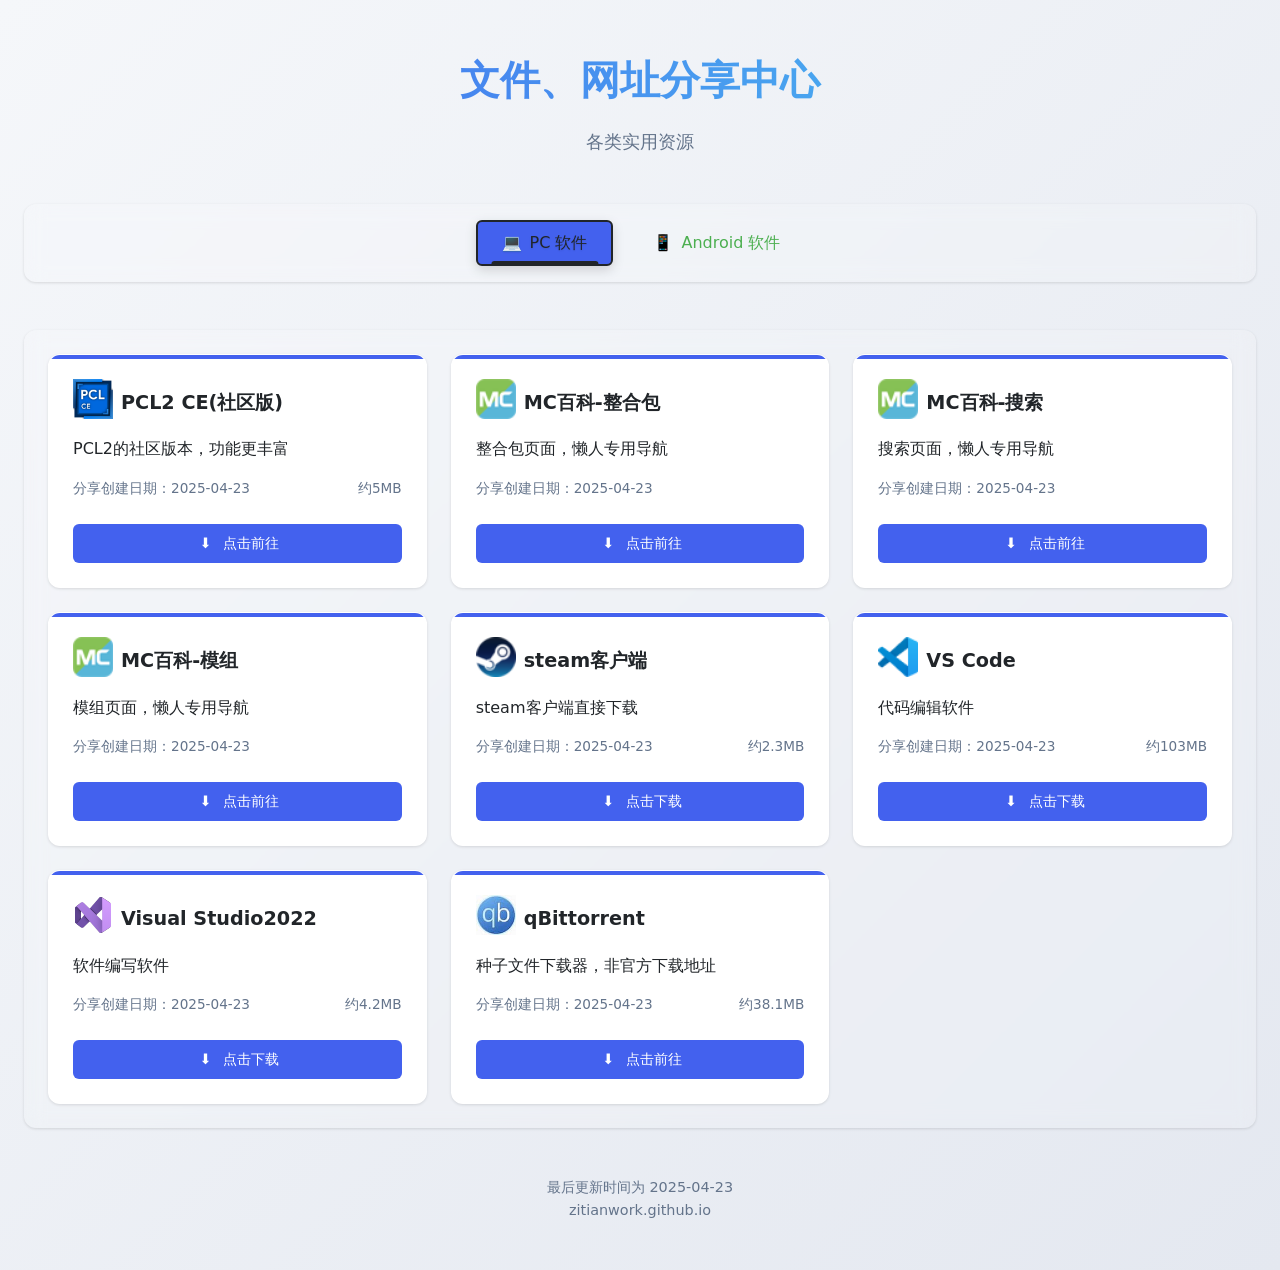
==== file.html @ 819330b6 "1.0" ====
<!DOCTYPE html>
<html lang="zh-CN">
<head>
    <meta charset="UTF-8">
    <meta name="viewport" content="width=device-width, initial-scale=1.0">
    <title>文件、网址分享中心</title>
    <style>
        :root {
            --primary: #4361ee;
            --secondary: #3f37c9;
            --accent: #4cc9f0;
            --light: #f8f9fa;
            --dark: #212529;
            --success: #4caf50;
            --warning: #ff9800;
            --danger: #f44336;
            --glass: rgba(255, 255, 255, 0.15);
            --shadow-sm: 0 1px 3px rgba(0, 0, 0, 0.12);
            --shadow-md: 0 4px 6px rgba(0, 0, 0, 0.1);
            --shadow-lg: 0 10px 15px rgba(0, 0, 0, 0.1);
            --transition: all 0.3s cubic-bezier(0.25, 0.8, 0.25, 1);
            --border-radius: 12px;
            --spacing-xs: 0.5rem;
            --spacing-sm: 1rem;
            --spacing-md: 1.5rem;
            --spacing-lg: 2rem;
            --spacing-xl: 3rem;
        }

        @font-face {
            font-family: 'Inter';
            src: local('Inter'), url('https://fonts.googleapis.com/css2?family=Inter:wght@300;400;500;600;700&display=swap');
        }

        * {
            margin: 0;
            padding: 0;
            box-sizing: border-box;
        }

        body {
            font-family: 'Inter', system-ui, -apple-system, sans-serif;
            background: linear-gradient(135deg, #f5f7fa 0%, #e4e8f0 100%);
            color: var(--dark);
            line-height: 1.6;
            min-height: 100vh;
            padding: var(--spacing-xl) 0;
        }

        .container {
            max-width: 1280px;
            margin: 0 auto;
            padding: 0 var(--spacing-md);
        }

        header {
            text-align: center;
            margin-bottom: var(--spacing-xl);
            opacity: 0;
            transform: translateY(20px);
            animation: fadeInUp 0.6s 0.2s forwards;
        }

        h1 {
            font-size: 2.5rem;
            font-weight: 700;
            margin-bottom: var(--spacing-sm);
            background: linear-gradient(90deg, var(--primary), var(--accent));
            -webkit-background-clip: text;
            background-clip: text;
            color: transparent;
        }

        .subtitle {
            font-size: 1.1rem;
            color: #64748b;
            max-width: 600px;
            margin: 0 auto;
        }

        .platform-nav {
            display: flex;
            justify-content: center;
            gap: var(--spacing-sm);
            margin-bottom: var(--spacing-xl);
            position: sticky;
            top: var(--spacing-md);
            z-index: 100;
            backdrop-filter: blur(10px);
            background: var(--glass);
            padding: var(--spacing-sm);
            border-radius: var(--border-radius);
            box-shadow: var(--shadow-sm);
        }

        .platform-tab {
            padding: var(--spacing-xs) var(--spacing-md);
            border-radius: calc(var(--border-radius) / 2);
            cursor: pointer;
            transition: var(--transition);
            font-weight: 500;
            display: flex;
            align-items: center;
            gap: var(--spacing-xs);
            position: relative;
            overflow: hidden;
        }

        .platform-tab::before {
            content: '';
            position: absolute;
            bottom: 0;
            left: 50%;
            transform: translateX(-50%);
            width: 0;
            height: 3px;
            background: currentColor;
            transition: var(--transition);
            border-radius: 3px 3px 0 0;
        }

        .platform-tab.active {
            color: white;
        }

        .platform-tab.active::before {
            width: 80%;
        }

        .platform-tab.pc-tab {
            color: var(--primary);
        }

        .platform-tab.pc-tab.active {
            background: var(--primary);
        }

        .platform-tab.android-tab {
            color: var(--success);
        }

        .platform-tab.android-tab.active {
            background: var(--success);
        }

        .platform-section {
            display: none;
            grid-template-columns: repeat(auto-fill, minmax(300px, 1fr));
            gap: var(--spacing-md);
            padding: var(--spacing-md);
            border-radius: var(--border-radius);
            background: var(--glass);
            backdrop-filter: blur(10px);
            box-shadow: var(--shadow-sm);
        }

        .platform-section.active {
            display: grid;
            animation: fadeIn 0.5s;
        }

        .file-card {
            background: white;
            border-radius: var(--border-radius);
            padding: var(--spacing-md);
            box-shadow: var(--shadow-sm);
            transition: var(--transition);
            opacity: 0;
            transform: translateY(20px);
            animation: fadeInUp 0.5s forwards;
            position: relative;
            overflow: hidden;
            border: 1px solid rgba(255, 255, 255, 0.2);
        }

        .file-card:hover {
            transform: translateY(-5px);
            box-shadow: var(--shadow-lg);
        }

        .file-card::before {
            content: '';
            position: absolute;
            top: 0;
            left: 0;
            right: 0;
            height: 4px;
            border-radius: var(--border-radius) var(--border-radius) 0 0;
        }

        .pc .file-card::before {
            background: var(--primary);
        }

        .android .file-card::before {
            background: var(--success);
        }

        .file-card h3 {
            font-size: 1.2rem;
            margin-bottom: var(--spacing-xs);
            color: var(--dark);
            display: flex;
            align-items: center;
            gap: var(--spacing-xs);
        }

        .file-meta {
            display: flex;
            justify-content: space-between;
            color: #64748b;
            font-size: 0.85rem;
            margin: var(--spacing-sm) 0;
        }

        .file-actions {
            display: flex;
            gap: var(--spacing-sm);
            margin-top: var(--spacing-md);
        }

        .action-btn {
            flex: 1;
            padding: var(--spacing-xs) var(--spacing-sm);
            text-align: center;
            border-radius: calc(var(--border-radius) / 2);
            text-decoration: none;
            transition: var(--transition);
            font-weight: 500;
            font-size: 0.9rem;
            display: flex;
            align-items: center;
            justify-content: center;
            gap: var(--spacing-xs);
        }

        .pc .action-btn {
            background: var(--primary);
            color: white;
        }

        .android .action-btn {
            background: var(--success);
            color: white;
        }

        .action-btn:hover {
            transform: translateY(-2px);
            box-shadow: var(--shadow-md);
        }

        .action-btn.secondary {
            background: white;
            color: var(--dark);
            border: 1px solid #e2e8f0;
        }

        .action-btn.secondary:hover {
            background: #f8fafc;
        }

        .footer {
            text-align: center;
            margin-top: var(--spacing-xl);
            color: #64748b;
            font-size: 0.9rem;
        }

        @keyframes fadeIn {
            from {
                opacity: 0;
            }
            to {
                opacity: 1;
            }
        }

        @keyframes fadeInUp {
            from {
                opacity: 0;
                transform: translateY(20px);
            }
            to {
                opacity: 1;
                transform: translateY(0);
            }
        }

        /* 响应式设计 */
        @media (max-width: 768px) {
            .platform-nav {
                flex-direction: column;
                gap: var(--spacing-xs);
            }

            .platform-section {
                grid-template-columns: 1fr;
            }

            h1 {
                font-size: 2rem;
            }
        }

        /* 卡片动画延迟 */
        .file-card:nth-child(1) {
            animation-delay: 0.1s;
        }

        .file-card:nth-child(2) {
            animation-delay: 0.2s;
        }

        .file-card:nth-child(3) {
            animation-delay: 0.3s;
        }

        .file-card:nth-child(4) {
            animation-delay: 0.4s;
        }

        /* 图标样式 */
        .icon {
            width: 20px;
            height: 20px;
            display: inline-flex;
            align-items: center;
            justify-content: center;
        }
		
		/* 导航按钮激活状态 */
		.platform-tab.active {
		    position: relative;
		    z-index: 10;
		    background: rgba(255,255,255,0.95);
		    border: 2px solid currentColor;
		    color: var(--text-primary) !important; /* 强制文字颜色 */
		    text-shadow: 0 1px 2px rgba(0,0,0,0.1);
		    box-shadow: 0 4px 12px rgba(0,0,0,0.15);
		}
		
		/* 增加平台色点缀 */
		.platform-tab::after {
		    content: "";
		    position: absolute;
		    bottom: -2px;
		    left: 0;
		    right: 0;
		    height: 2px;
		    background: currentColor;
		    opacity: 0.3;
		    transition: opacity 0.3s;
		}
		
		.platform-tab.active::after {
		    opacity: 1;
		}
		
		/* 移动端优化 */
		@media (max-width: 768px) {
		    .platform-tab.active {
		        box-shadow: inset 0 0 0 2px currentColor;
		    }
		}
    </style>
</head>
<body>
    <div class="container">
        <header>
            <h1>文件、网址分享中心</h1>
            <p class="subtitle">各类实用资源</p>
        </header>

        <div class="platform-nav">
            <div class="platform-tab pc-tab active" onclick="showPlatform('pc')">
                <span class="icon">💻</span>
                <span>PC 软件</span>
            </div>
            <div class="platform-tab android-tab" onclick="showPlatform('android')">
                <span class="icon">📱</span>
                <span>Android 软件</span>
            </div>
        </div>

        <!-- PC平台 -->
        <div class="platform-section pc active">
            <div class="file-card">
                <h3>
                    <span class="img-container">
						<img src="ico/logo.ico" style="width: 40px; height: 40px;">
					</span>
                    <span>PCL2 CE(社区版)</span>
                </h3>
				<div>
					<span>PCL2的社区版本，功能更丰富</span>
				</div>
                <div class="file-meta">
                    <span>分享创建日期：2025-04-23</span>
                    <span>约5MB</span>
                </div>
                <div class="file-actions">
                    <a href="https://github.pcl2ce.dpdns.org/download.html" target="_blank" class="action-btn">
                        <span class="icon">⬇️</span>
                        <span>点击前往</span>
                    </a>
                </div>
            </div>

            
            <div class="file-card">
                <h3>
                    <span class="img-container">
            			<img src="ico/bk.png" style="width: 40px; height: 40px;">
            		</span>
                    <span>MC百科-整合包</span>
                </h3>
				<div>
					<span>整合包页面，懒人专用导航</span>
				</div>
                <div class="file-meta">
                    <span>分享创建日期：2025-04-23</span>
                </div>
                <div class="file-actions">
                    <a href="https://www.mcmod.cn/modpack.html" target="_blank" class="action-btn">
                        <span class="icon">⬇️</span>
                        <span>点击前往</span>
                    </a>
                </div>
            </div>
			
			<div class="file-card">
			    <h3>
			        <span class="img-container">
						<img src="ico/bk.png" style="width: 40px; height: 40px;">
					</span>
			        <span>MC百科-搜索</span>
			    </h3>
				<div>
					<span>搜索页面，懒人专用导航</span>
				</div>
			    <div class="file-meta">
			        <span>分享创建日期：2025-04-23</span>
			    </div>
			    <div class="file-actions">
			        <a href="https://search.mcmod.cn/" target="_blank" class="action-btn">
			            <span class="icon">⬇️</span>
			            <span>点击前往</span>
			        </a>
			    </div>
			</div>
			
			<div class="file-card">
			    <h3>
			        <span class="img-container">
						<img src="ico/bk.png" style="width: 40px; height: 40px;">
					</span>
			        <span>MC百科-模组</span>
			    </h3>
				<div>
					<span>模组页面，懒人专用导航</span>
				</div>
			    <div class="file-meta">
			        <span>分享创建日期：2025-04-23</span>
			    </div>
			    <div class="file-actions">
			        <a href="https://www.mcmod.cn/modlist.html" target="_blank" class="action-btn">
			            <span class="icon">⬇️</span>
			            <span>点击前往</span>
			        </a>
			    </div>
			</div>
			
			<div class="file-card">
			    <h3>
			        <span class="img-container">
						<img src="ico/steam.png" style="width: 40px; height: 40px;">
					</span>
			        <span>steam客户端</span>
			    </h3>
				<div>
					<span>steam客户端直接下载</span>
				</div>
			    <div class="file-meta">
			        <span>分享创建日期：2025-04-23</span>
					<span>约2.3MB</span>
			    </div>
			    <div class="file-actions">
			        <a href="https://media.st.dl.eccdnx.com/client/installer/SteamSetup.exe" target="_blank" class="action-btn">
			            <span class="icon">⬇️</span>
			            <span>点击下载</span>
			        </a>
			    </div>
			</div>
			
			<div class="file-card">
			    <h3>
			        <span class="img-container">
						<img src="ico/vs.png" style="width: 40px; height: 40px;">
					</span>
			        <span>VS Code</span>
			    </h3>
				<div>
					<span>代码编辑软件</span>
				</div>
			    <div class="file-meta">
			        <span>分享创建日期：2025-04-23</span>
					<span>约103MB</span>
			    </div>
			    <div class="file-actions">
			        <a href="https://code.visualstudio.com/sha/download?build=stable&os=win32-x64-user" target="_blank" class="action-btn">
			            <span class="icon">⬇️</span>
			            <span>点击下载</span>
			        </a>
			    </div>
			</div>
			
			<div class="file-card">
			    <h3>
			        <span class="img-container">
						<img src="ico/vs-icon.svg" style="width: 40px; height: 40px;">
					</span>
			        <span>Visual Studio2022</span>
			    </h3>
				<div>
					<span>软件编写软件</span>
				</div>
			    <div class="file-meta">
			        <span>分享创建日期：2025-04-23</span>
					<span>约4.2MB</span>
			    </div>
			    <div class="file-actions">
			        <a href="https://c2rsetup.officeapps.live.com/c2r/downloadVS.aspx?sku=community&channel=Release&version=VS2022&source=VSLandingPage&cid=2030:1812965fdd0546d8869320683fccf30f" target="_blank" class="action-btn">
			            <span class="icon">⬇️</span>
			            <span>点击下载</span>
			        </a>
			    </div>
			</div>
			
			<div class="file-card">
			    <h3>
			        <span class="img-container">
						<img src="ico/qb.jpg" style="width: 40px; height: 40px;">
					</span>
			        <span>qBittorrent</span>
			    </h3>
				<div>
					<span>种子文件下载器，非官方下载地址</span>
				</div>
			    <div class="file-meta">
			        <span>分享创建日期：2025-04-23</span>
					<span>约38.1MB</span>
			    </div>
			    <div class="file-actions">
			        <a href="https://www.techspot.com/downloads/5292-qbittorrent.html" target="_blank" class="action-btn">
			            <span class="icon">⬇️</span>
			            <span>点击前往</span>
			        </a>
			    </div>
			</div>
		</div>

        <!-- Android平台 -->
        <div class="platform-section android">
			
            <!-- <div class="file-card">
                <h3>
                    <span class="icon">📱</span>
                    <span>移动端 APP v1.4.2</span>
                </h3>
                <div class="file-meta">
                    <span>2025-04-22</span>
                    <span>82MB</span>
                </div>
                <div class="file-actions">
                    <a href="#android-apk" class="action-btn">
                        <span class="icon">📥</span>
                        <span>APK 下载</span>
                    </a>
                    <a href="#android-play" class="action-btn secondary">
                        <span class="icon">🛒</span>
                        <span>商店安装</span>
                    </a>
                </div>
            </div> -->
			
			<div>
				<h1>正在装修</h1>
			</div>
        </div>

        <div class="footer">
            <p>最后更新时间为 2025-04-23</p>
            <p>zitianwork.github.io</p>
        </div>
    </div>

    <script>
        function showPlatform(platform) {
            // 切换导航激活状态
            document.querySelectorAll('.platform-tab').forEach(tab => {
                tab.classList.remove('active');
            });
            event.currentTarget.classList.add('active');

            // 切换内容显示
            document.querySelectorAll('.platform-section').forEach(section => {
                section.classList.remove('active');
            });
            document.querySelector(`.platform-section.${platform}`).classList.add('active');
        }

        // 卡片动画触发
        document.addEventListener('DOMContentLoaded', () => {
            const cards = document.querySelectorAll('.file-card');
            const observer = new IntersectionObserver((entries) => {
                entries.forEach(entry => {
                    if (entry.isIntersecting) {
                        entry.target.style.animationPlayState = 'running';
                        observer.unobserve(entry.target);
                    }
                });
            }, {
                threshold: 0.1
            });

            cards.forEach(card => {
                card.style.animationPlayState = 'paused';
                observer.observe(card);
            });
        });
    </script>
</body>
</html>
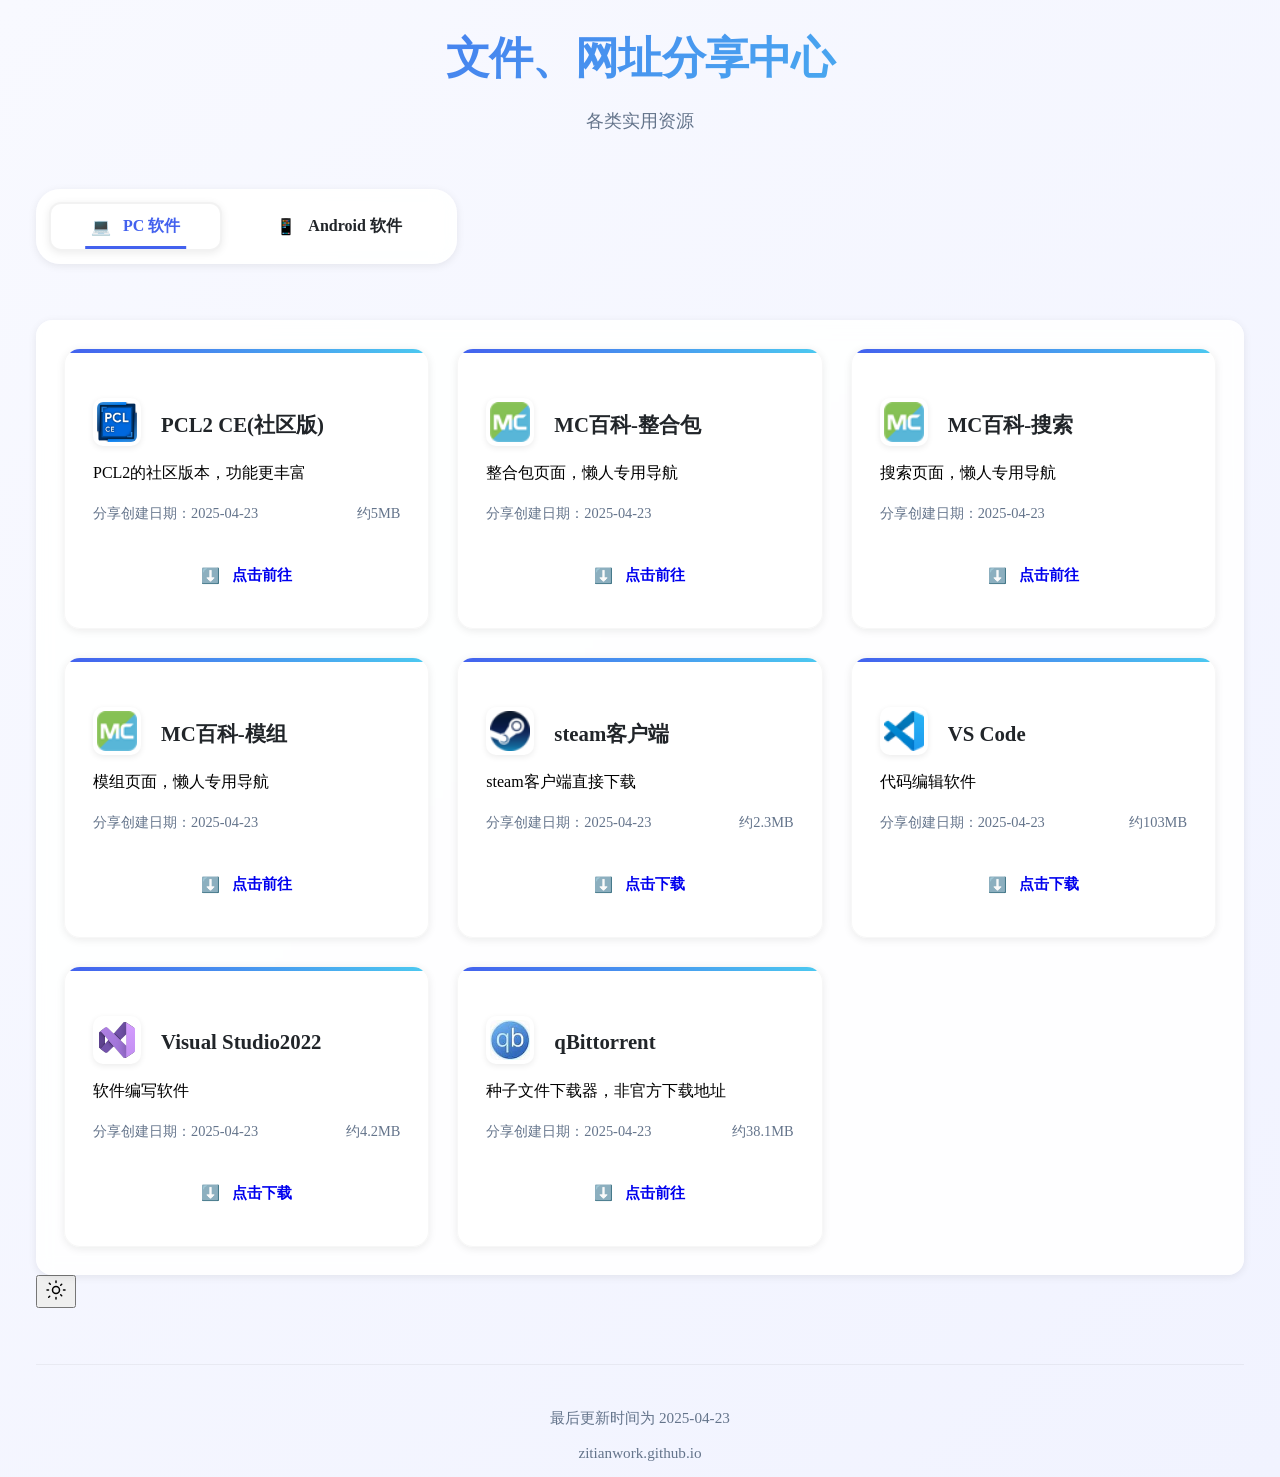
==== commit 01625a6b: "1.1" ====
--- a/file.html
+++ b/file.html
@@ -1,633 +1,706 @@
 <!DOCTYPE html>
-<html lang="zh-CN">
+<html lang="zh-CN" data-theme="light">
 <head>
     <meta charset="UTF-8">
     <meta name="viewport" content="width=device-width, initial-scale=1.0">
     <title>文件、网址分享中心</title>
     <style>
         :root {
+            /* 原有变量保持不变 */
             --primary: #4361ee;
             --secondary: #3f37c9;
             --accent: #4cc9f0;
             --light: #f8f9fa;
             --dark: #212529;
-            --success: #4caf50;
-            --warning: #ff9800;
-            --danger: #f44336;
-            --glass: rgba(255, 255, 255, 0.15);
-            --shadow-sm: 0 1px 3px rgba(0, 0, 0, 0.12);
-            --shadow-md: 0 4px 6px rgba(0, 0, 0, 0.1);
-            --shadow-lg: 0 10px 15px rgba(0, 0, 0, 0.1);
-            --transition: all 0.3s cubic-bezier(0.25, 0.8, 0.25, 1);
-            --border-radius: 12px;
-            --spacing-xs: 0.5rem;
-            --spacing-sm: 1rem;
-            --spacing-md: 1.5rem;
-            --spacing-lg: 2rem;
-            --spacing-xl: 3rem;
+			--success: #28a745;
+            --warning: #ffc107;
+            --danger: #dc3545;
+            --glass: rgba(255, 255, 255, 0.9);
+            --shadow-sm: 0 2px 8px rgba(0, 0, 0, 0.08);
+			--shadow-md: 0 4px 12px rgba(0, 0, 0, 0.12);
+            --shadow-lg: 0 8px 24px rgba(0, 0, 0, 0.15);
+            --transition: all 0.3s cubic-bezier(0.4, 0, 0.2, 1);
+            --border-radius: 16px;
+			--spacing-xs: 0.75rem;
+            --spacing-sm: 1.25rem;
+            --spacing-md: 1.75rem;
+			--spacing-lg: 2.5rem;
+            --spacing-xl: 3.5rem;
+		    --bg-solid-light: #ffffff;
+		    --bg-solid-dark: #212529;
+			--bg-gradient-light: linear-gradient(135deg, #f8f9ff 0%, #f1f3ff 100%);
+            --bg-gradient-dark: linear-gradient(135deg, #2d2f33 0%, #1a1c20 100%);
+
+        @font-face {
+                font-family: 'Inter';
+                src: url('https://fonts.gstatic.com/s/inter/v12/UcC73FwrK3iLTeHuS_fvQtMwCp50KnMa1ZL7W0Q5nw.woff2') format('woff2');
+            }
+
+
+            /* 新增深色变量 */
+            --dark-text-primary: #e9ecef;
+            --dark-text-secondary: #adb5bd;
+            --dark-bg: #212529;
+            --dark-glass: rgba(33, 37, 41, 0.9);
+        }
+  
+         .container {
+                    max-width: 1440px;
+                    margin: 0 auto;
+                    padding: 0 var(--spacing-md);
+                }
+        
+                header {
+                    text-align: center;
+                    margin-bottom: var(--spacing-xl);
+                    opacity: 0;
+                    transform: translateY(20px);
+                    animation: fadeInUp 0.6s 0.2s forwards;
+                }
+        
+                h1 {
+                    font-size: 2.75rem;
+                    font-weight: 800;
+                    margin-bottom: var(--spacing-sm);
+                    background: linear-gradient(135deg, var(--primary), var(--accent));
+                    -webkit-background-clip: text;
+                    background-clip: text;
+                    color: transparent;
+                    letter-spacing: -0.02em;
+                }
+        
+                .subtitle {
+                    font-size: 1.15rem;
+                    color: #64748b;
+                    max-width: 680px;
+                    margin: 0 auto;
+                    font-weight: 500;
+                }
+        
+                .platform-nav {
+                    display: inline-flex;
+                    gap: var(--spacing-xs);
+                    margin-bottom: var(--spacing-xl);
+                    position: sticky;
+                    top: var(--spacing-md);
+                    z-index: 100;
+                    backdrop-filter: blur(12px);
+                    background: var(--glass);
+                    padding: var(--spacing-xs);
+                    border-radius: calc(var(--border-radius) * 1.5);
+                    box-shadow: var(--shadow-sm);
+                    border: 1px solid rgba(255,255,255,0.2);
+                }
+        
+                .platform-tab {
+                    padding: var(--spacing-xs) var(--spacing-lg);
+                    border-radius: calc(var(--border-radius) * 0.75);
+                    cursor: pointer;
+                    transition: var(--transition);
+                    font-weight: 600;
+                    display: flex;
+                    align-items: center;
+                    gap: var(--spacing-xs);
+                    position: relative;
+                    overflow: hidden;
+                    background: rgba(255,255,255,0.6);
+                    color: var(--dark);
+                    border: 2px solid transparent;
+                }
+        
+                .platform-tab.active {
+                    background: rgba(255,255,255,1);
+                    box-shadow: var(--shadow-sm);
+                    border-color: rgba(0,0,0,0.05);
+                    color: var(--primary);
+                }
+        
+                .platform-tab::after {
+                    content: '';
+                    position: absolute;
+                    bottom: 0;
+                    left: 50%;
+                    transform: translateX(-50%);
+                    width: 0;
+                    height: 3px;
+                    background: currentColor;
+                    transition: var(--transition);
+                }
+        
+                .platform-tab.active::after {
+                    width: 60%;
+                }
+        
+                .platform-section {
+                    display: none;
+                    grid-template-columns: repeat(auto-fill, minmax(320px, 1fr));
+                    gap: var(--spacing-md);
+                    padding: var(--spacing-md);
+                    border-radius: var(--border-radius);
+                    background: var(--glass);
+                    backdrop-filter: blur(8px);
+                    box-shadow: var(--shadow-sm);
+                }
+        
+                .platform-section.active {
+                    display: grid;
+                    animation: fadeIn 0.5s;
+                }
+        
+                .file-card {
+                    background: rgba(255,255,255,0.95);
+                    border-radius: var(--border-radius);
+                    padding: var(--spacing-md);
+                    box-shadow: var(--shadow-sm);
+                    transition: var(--transition);
+                    opacity: 0;
+                    transform: translateY(20px);
+                    animation: fadeInUp 0.5s forwards;
+                    position: relative;
+                    overflow: hidden;
+                    border: 1px solid rgba(0,0,0,0.03);
+                }
+        
+                .file-card:hover {
+                    transform: translateY(-6px);
+                    box-shadow: var(--shadow-lg);
+                }
+        
+                .file-card::before {
+                    content: '';
+                    position: absolute;
+                    top: 0;
+                    left: 0;
+                    right: 0;
+                    height: 4px;
+                    background: linear-gradient(90deg, var(--primary) 0%, var(--accent) 100%);
+                }
+        
+                .android .file-card::before {
+                    background: linear-gradient(90deg, var(--success) 0%, #4cd964 100%);
+                }
+        
+                .file-card h3 {
+                    font-size: 1.3rem;
+                    margin-bottom: var(--spacing-xs);
+                    color: var(--dark);
+                    display: flex;
+                    align-items: center;
+                    gap: var(--spacing-sm);
+                    font-weight: 700;
+                }
+        
+                .file-card img {
+                    width: 44px;
+                    height: 44px;
+                    object-fit: contain;
+                    border-radius: 10px;
+                    box-shadow: 0 2px 6px rgba(0,0,0,0.08);
+                    padding: 4px;
+                    background: white;
+                }
+        
+                .file-meta {
+                    display: flex;
+                    justify-content: space-between;
+                    color: #64748b;
+                    font-size: 0.9rem;
+                    margin: var(--spacing-sm) 0;
+                    gap: var(--spacing-xs);
+                    flex-wrap: wrap;
+                }
+        
+                .file-actions {
+                    display: flex;
+                    gap: var(--spacing-sm);
+                    margin-top: var(--spacing-md);
+                }
+        
+                .action-btn {
+                    flex: 1;
+                    padding: var(--spacing-xs) var(--spacing-sm);
+                    text-align: center;
+                    border-radius: calc(var(--border-radius) * 0.6);
+                    text-decoration: none;
+                    transition: var(--transition);
+                    font-weight: 600;
+                    font-size: 0.95rem;
+                    display: flex;
+                    align-items: center;
+                    justify-content: center;
+                    gap: var(--spacing-xs);
+                    border: 2px solid transparent;
+                }
+        
+                .action-btn.primary {
+                    background: var(--primary);
+                    color: white;
+                }
+        
+                .action-btn.primary:hover {
+                    background: var(--secondary);
+                    transform: translateY(-2px);
+                }
+        
+                .action-btn.secondary {
+                    background: white;
+                    color: var(--dark);
+                    border-color: rgba(0,0,0,0.08);
+                }
+        
+                .action-btn.secondary:hover {
+                    background: #f8f9ff;
+                    border-color: var(--primary);
+                    color: var(--primary);
+                }
+        
+                .footer {
+                    text-align: center;
+                    margin-top: var(--spacing-xl);
+                    color: #64748b;
+                    font-size: 0.95rem;
+                    padding-top: var(--spacing-md);
+                    border-top: 1px solid rgba(0,0,0,0.05);
+                }
+        
+                /* 动画定义 */
+                @keyframes fadeInUp {
+                    from { opacity: 0; transform: translateY(20px); }
+                    to { opacity: 1; transform: translateY(0); }
+                }
+        
+                @keyframes tabSlide {
+                    from { width: 0; opacity: 0; }
+                    to { width: 60%; opacity: 1; }
+                }
+        
+                /* 响应式优化 */
+                @media (max-width: 768px) {
+                    .platform-nav {
+                        width: 100%;
+                        justify-content: center;
+                    }
+                    
+                    .platform-tab {
+                        flex: 1;
+                        justify-content: center;
+                        padding: 0.75rem;
+                    }
+                    
+                    .file-card {
+                        margin-bottom: var(--spacing-xs);
+                    }
+                    
+                    h1 {
+                        font-size: 2.25rem;
+                    }					
+                }
+
+        body {
+            background: var(--bg-gradient-light);
+            transition: background 0.5s ease;
         }
 
-        @font-face {
-            font-family: 'Inter';
-            src: local('Inter'), url('https://fonts.googleapis.com/css2?family=Inter:wght@300;400;500;600;700&display=swap');
-        }
-
-        * {
-            margin: 0;
-            padding: 0;
-            box-sizing: border-box;
-        }
-
-        body {
-            font-family: 'Inter', system-ui, -apple-system, sans-serif;
-            background: linear-gradient(135deg, #f5f7fa 0%, #e4e8f0 100%);
-            color: var(--dark);
-            line-height: 1.6;
-            min-height: 100vh;
-            padding: var(--spacing-xl) 0;
-        }
-
-        .container {
-            max-width: 1280px;
-            margin: 0 auto;
-            padding: 0 var(--spacing-md);
-        }
-
-        header {
-            text-align: center;
-            margin-bottom: var(--spacing-xl);
-            opacity: 0;
-            transform: translateY(20px);
-            animation: fadeInUp 0.6s 0.2s forwards;
-        }
-
-        h1 {
-            font-size: 2.5rem;
-            font-weight: 700;
-            margin-bottom: var(--spacing-sm);
-            background: linear-gradient(90deg, var(--primary), var(--accent));
-            -webkit-background-clip: text;
-            background-clip: text;
-            color: transparent;
-        }
-
-        .subtitle {
-            font-size: 1.1rem;
-            color: #64748b;
-            max-width: 600px;
-            margin: 0 auto;
-        }
-
-        .platform-nav {
-            display: flex;
-            justify-content: center;
-            gap: var(--spacing-sm);
-            margin-bottom: var(--spacing-xl);
-            position: sticky;
-            top: var(--spacing-md);
-            z-index: 100;
-            backdrop-filter: blur(10px);
-            background: var(--glass);
-            padding: var(--spacing-sm);
-            border-radius: var(--border-radius);
-            box-shadow: var(--shadow-sm);
-        }
-
-        .platform-tab {
-            padding: var(--spacing-xs) var(--spacing-md);
-            border-radius: calc(var(--border-radius) / 2);
-            cursor: pointer;
-            transition: var(--transition);
-            font-weight: 500;
-            display: flex;
-            align-items: center;
-            gap: var(--spacing-xs);
-            position: relative;
-            overflow: hidden;
-        }
-
-        .platform-tab::before {
-            content: '';
-            position: absolute;
-            bottom: 0;
-            left: 50%;
-            transform: translateX(-50%);
-            width: 0;
-            height: 3px;
-            background: currentColor;
-            transition: var(--transition);
-            border-radius: 3px 3px 0 0;
-        }
-
-        .platform-tab.active {
-            color: white;
-        }
-
-        .platform-tab.active::before {
-            width: 80%;
-        }
-
-        .platform-tab.pc-tab {
-            color: var(--primary);
-        }
-
-        .platform-tab.pc-tab.active {
-            background: var(--primary);
-        }
-
-        .platform-tab.android-tab {
-            color: var(--success);
-        }
-
-        .platform-tab.android-tab.active {
-            background: var(--success);
-        }
-
-        .platform-section {
-            display: none;
-            grid-template-columns: repeat(auto-fill, minmax(300px, 1fr));
-            gap: var(--spacing-md);
-            padding: var(--spacing-md);
-            border-radius: var(--border-radius);
-            background: var(--glass);
-            backdrop-filter: blur(10px);
-            box-shadow: var(--shadow-sm);
-        }
-
-        .platform-section.active {
-            display: grid;
-            animation: fadeIn 0.5s;
-        }
-
-        .file-card {
-            background: white;
-            border-radius: var(--border-radius);
-            padding: var(--spacing-md);
-            box-shadow: var(--shadow-sm);
-            transition: var(--transition);
-            opacity: 0;
-            transform: translateY(20px);
-            animation: fadeInUp 0.5s forwards;
-            position: relative;
-            overflow: hidden;
-            border: 1px solid rgba(255, 255, 255, 0.2);
-        }
-
-        .file-card:hover {
-            transform: translateY(-5px);
-            box-shadow: var(--shadow-lg);
-        }
-
-        .file-card::before {
-            content: '';
-            position: absolute;
-            top: 0;
-            left: 0;
-            right: 0;
-            height: 4px;
-            border-radius: var(--border-radius) var(--border-radius) 0 0;
-        }
-
-        .pc .file-card::before {
-            background: var(--primary);
-        }
-
-        .android .file-card::before {
-            background: var(--success);
-        }
-
-        .file-card h3 {
-            font-size: 1.2rem;
-            margin-bottom: var(--spacing-xs);
-            color: var(--dark);
-            display: flex;
-            align-items: center;
-            gap: var(--spacing-xs);
-        }
-
-        .file-meta {
-            display: flex;
-            justify-content: space-between;
-            color: #64748b;
-            font-size: 0.85rem;
-            margin: var(--spacing-sm) 0;
-        }
-
-        .file-actions {
-            display: flex;
-            gap: var(--spacing-sm);
-            margin-top: var(--spacing-md);
-        }
-
-        .action-btn {
-            flex: 1;
-            padding: var(--spacing-xs) var(--spacing-sm);
-            text-align: center;
-            border-radius: calc(var(--border-radius) / 2);
-            text-decoration: none;
-            transition: var(--transition);
-            font-weight: 500;
-            font-size: 0.9rem;
-            display: flex;
-            align-items: center;
-            justify-content: center;
-            gap: var(--spacing-xs);
-        }
-
-        .pc .action-btn {
-            background: var(--primary);
-            color: white;
-        }
-
-        .android .action-btn {
-            background: var(--success);
-            color: white;
-        }
-
-        .action-btn:hover {
-            transform: translateY(-2px);
-            box-shadow: var(--shadow-md);
-        }
-
-        .action-btn.secondary {
-            background: white;
-            color: var(--dark);
-            border: 1px solid #e2e8f0;
-        }
-
-        .action-btn.secondary:hover {
-            background: #f8fafc;
-        }
-
-        .footer {
-            text-align: center;
-            margin-top: var(--spacing-xl);
-            color: #64748b;
-            font-size: 0.9rem;
-        }
-
-        @keyframes fadeIn {
-            from {
-                opacity: 0;
+        /* 深色模式覆盖 */
+        [data-theme="dark"] {
+            --light: #212529;
+            --dark: #f8f9fa;
+            --glass: var(--dark-glass);
+            --shadow-sm: 0 2px 8px rgba(0, 0, 0, 0.4);
+			--text-primary: #e9ecef;
+            --text-secondary: #adb5bd;
+            --border-color: rgba(255,255,255,0.15);
+            
+            body {
+                font-family: 'Inter', system-ui, -apple-system, sans-serif;
+                background: var(--bg-gradient-light);
+                color: var(--dark);
+                line-height: 1.65;
+                min-height: 100vh;
+                padding: var(--spacing-xl) 0;
             }
-            to {
-                opacity: 1;
+            
+            .file-card {
+                background: var(--dark-glass);
+                color: var(--dark-text-primary);
+                border-color: rgba(255,255,255,0.1);
+            }
+            
+            .subtitle, .file-meta {
+                color: var(--dark-text-secondary);
             }
         }
-
-        @keyframes fadeInUp {
-            from {
-                opacity: 0;
-                transform: translateY(20px);
-            }
-            to {
-                opacity: 1;
-                transform: translateY(0);
-            }
+		
+		 [data-theme="dark"] body {
+            background: var(--bg-gradient-dark);
         }
-
-        /* 响应式设计 */
-        @media (max-width: 768px) {
-            .platform-nav {
-                flex-direction: column;
-                gap: var(--spacing-xs);
-            }
-
-            .platform-section {
-                grid-template-columns: 1fr;
-            }
-
-            h1 {
-                font-size: 2rem;
-            }
-        }
-
-        /* 卡片动画延迟 */
-        .file-card:nth-child(1) {
-            animation-delay: 0.1s;
-        }
-
-        .file-card:nth-child(2) {
-            animation-delay: 0.2s;
-        }
-
-        .file-card:nth-child(3) {
-            animation-delay: 0.3s;
-        }
-
-        .file-card:nth-child(4) {
-            animation-delay: 0.4s;
-        }
-
-        /* 图标样式 */
-        .icon {
-            width: 20px;
-            height: 20px;
-            display: inline-flex;
-            align-items: center;
-            justify-content: center;
-        }
-		
-		/* 导航按钮激活状态 */
-		.platform-tab.active {
-		    position: relative;
-		    z-index: 10;
-		    background: rgba(255,255,255,0.95);
-		    border: 2px solid currentColor;
-		    color: var(--text-primary) !important; /* 强制文字颜色 */
-		    text-shadow: 0 1px 2px rgba(0,0,0,0.1);
-		    box-shadow: 0 4px 12px rgba(0,0,0,0.15);
+		
+		/* 新增背景切换面板 */
+		.bg-switcher {
+		    position: fixed;
+		    bottom: 8rem;
+		    right: 2rem;
+		    width: 44px;
+		    height: 44px;
+		    border-radius: 50%;
+		    background: var(--primary);
+		    color: white;
+		    cursor: pointer;
+		    box-shadow: var(--shadow-lg);
+		    display: flex;
+		    align-items: center;
+		    justify-content: center;
+		    z-index: 999;
 		}
 		
-		/* 增加平台色点缀 */
-		.platform-tab::after {
-		    content: "";
+		.bg-options {
 		    position: absolute;
-		    bottom: -2px;
-		    left: 0;
+		    bottom: 100%;
 		    right: 0;
-		    height: 2px;
-		    background: currentColor;
-		    opacity: 0.3;
-		    transition: opacity 0.3s;
+		    width: 160px;
+		    background: var(--glass);
+		    border-radius: var(--border-radius);
+		    padding: var(--spacing-sm);
+		    box-shadow: var(--shadow-lg);
+		    opacity: 0;
+		    transform: translateY(20px);
+		    transition: var(--transition);
 		}
 		
-		.platform-tab.active::after {
+		.bg-options.active {
 		    opacity: 1;
+		    transform: translateY(0);
 		}
 		
-		/* 移动端优化 */
-		@media (max-width: 768px) {
-		    .platform-tab.active {
-		        box-shadow: inset 0 0 0 2px currentColor;
-		    }
+		/* 新增图标动画 */
+		.theme-icon {
+		    transition: transform 0.3s cubic-bezier(0.4, 0, 0.2, 1);
+		}
+		
+		.theme-icon:hover {
+		    transform: rotate(15deg);
+		}
+		
+		/* 深色模式图标切换 */
+		[data-theme="dark"] .sun {
+		    display: none;
+		}
+		
+		[data-theme="light"] .moon {
+		    display: none;
 		}
     </style>
 </head>
 <body>
-    <div class="container">
-        <header>
-            <h1>文件、网址分享中心</h1>
-            <p class="subtitle">各类实用资源</p>
-        </header>
-
-        <div class="platform-nav">
-            <div class="platform-tab pc-tab active" onclick="showPlatform('pc')">
-                <span class="icon">💻</span>
-                <span>PC 软件</span>
-            </div>
-            <div class="platform-tab android-tab" onclick="showPlatform('android')">
-                <span class="icon">📱</span>
-                <span>Android 软件</span>
-            </div>
-        </div>
-
-        <!-- PC平台 -->
-        <div class="platform-section pc active">
-            <div class="file-card">
-                <h3>
-                    <span class="img-container">
-						<img src="ico/logo.ico" style="width: 40px; height: 40px;">
-					</span>
-                    <span>PCL2 CE(社区版)</span>
-                </h3>
+	<div class="container">
+	        <header>
+	            <h1>文件、网址分享中心</h1>
+	            <p class="subtitle">各类实用资源</p>
+	        </header>
+	
+	        <div class="platform-nav">
+	            <div class="platform-tab pc-tab active" onclick="showPlatform('pc')">
+	                <span class="icon">💻</span>
+	                <span>PC 软件</span>
+	            </div>
+	            <div class="platform-tab android-tab" onclick="showPlatform('android')">
+	                <span class="icon">📱</span>
+	                <span>Android 软件</span>
+	            </div>
+	        </div>
+	
+	        <!-- PC平台 -->
+	        <div class="platform-section pc active">
+	            <div class="file-card">
+	                <h3>
+	                    <span class="img-container">
+							<img src="ico/logo.ico" style="width: 40px; height: 40px;">
+						</span>
+	                    <span>PCL2 CE(社区版)</span>
+	                </h3>
+					<div>
+						<span>PCL2的社区版本，功能更丰富</span>
+					</div>
+	                <div class="file-meta">
+	                    <span>分享创建日期：2025-04-23</span>
+	                    <span>约5MB</span>
+	                </div>
+	                <div class="file-actions">
+	                    <a href="https://github.pcl2ce.dpdns.org/download.html" target="_blank" class="action-btn">
+	                        <span class="icon">⬇️</span>
+	                        <span>点击前往</span>
+	                    </a>
+	                </div>
+	            </div>
+	
+	            
+	            <div class="file-card">
+	                <h3>
+	                    <span class="img-container">
+	            			<img src="ico/bk.png" style="width: 40px; height: 40px;">
+	            		</span>
+	                    <span>MC百科-整合包</span>
+	                </h3>
+					<div>
+						<span>整合包页面，懒人专用导航</span>
+					</div>
+	                <div class="file-meta">
+	                    <span>分享创建日期：2025-04-23</span>
+	                </div>
+	                <div class="file-actions">
+	                    <a href="https://www.mcmod.cn/modpack.html" target="_blank" class="action-btn">
+	                        <span class="icon">⬇️</span>
+	                        <span>点击前往</span>
+	                    </a>
+	                </div>
+	            </div>
+				
+				<div class="file-card">
+				    <h3>
+				        <span class="img-container">
+							<img src="ico/bk.png" style="width: 40px; height: 40px;">
+						</span>
+				        <span>MC百科-搜索</span>
+				    </h3>
+					<div>
+						<span>搜索页面，懒人专用导航</span>
+					</div>
+				    <div class="file-meta">
+				        <span>分享创建日期：2025-04-23</span>
+				    </div>
+				    <div class="file-actions">
+				        <a href="https://search.mcmod.cn/" target="_blank" class="action-btn">
+				            <span class="icon">⬇️</span>
+				            <span>点击前往</span>
+				        </a>
+				    </div>
+				</div>
+				
+				<div class="file-card">
+				    <h3>
+				        <span class="img-container">
+							<img src="ico/bk.png" style="width: 40px; height: 40px;">
+						</span>
+				        <span>MC百科-模组</span>
+				    </h3>
+					<div>
+						<span>模组页面，懒人专用导航</span>
+					</div>
+				    <div class="file-meta">
+				        <span>分享创建日期：2025-04-23</span>
+				    </div>
+				    <div class="file-actions">
+				        <a href="https://www.mcmod.cn/modlist.html" target="_blank" class="action-btn">
+				            <span class="icon">⬇️</span>
+				            <span>点击前往</span>
+				        </a>
+				    </div>
+				</div>
+				
+				<div class="file-card">
+				    <h3>
+				        <span class="img-container">
+							<img src="ico/steam.png" style="width: 40px; height: 40px;">
+						</span>
+				        <span>steam客户端</span>
+				    </h3>
+					<div>
+						<span>steam客户端直接下载</span>
+					</div>
+				    <div class="file-meta">
+				        <span>分享创建日期：2025-04-23</span>
+						<span>约2.3MB</span>
+				    </div>
+				    <div class="file-actions">
+				        <a href="https://media.st.dl.eccdnx.com/client/installer/SteamSetup.exe" target="_blank" class="action-btn">
+				            <span class="icon">⬇️</span>
+				            <span>点击下载</span>
+				        </a>
+				    </div>
+				</div>
+				
+				<div class="file-card">
+				    <h3>
+				        <span class="img-container">
+							<img src="ico/vs.png" style="width: 40px; height: 40px;">
+						</span>
+				        <span>VS Code</span>
+				    </h3>
+					<div>
+						<span>代码编辑软件</span>
+					</div>
+				    <div class="file-meta">
+				        <span>分享创建日期：2025-04-23</span>
+						<span>约103MB</span>
+				    </div>
+				    <div class="file-actions">
+				        <a href="https://code.visualstudio.com/sha/download?build=stable&os=win32-x64-user" target="_blank" class="action-btn">
+				            <span class="icon">⬇️</span>
+				            <span>点击下载</span>
+				        </a>
+				    </div>
+				</div>
+				
+				<div class="file-card">
+				    <h3>
+				        <span class="img-container">
+							<img src="ico/vs-icon.svg" style="width: 40px; height: 40px;">
+						</span>
+				        <span>Visual Studio2022</span>
+				    </h3>
+					<div>
+						<span>软件编写软件</span>
+					</div>
+				    <div class="file-meta">
+				        <span>分享创建日期：2025-04-23</span>
+						<span>约4.2MB</span>
+				    </div>
+				    <div class="file-actions">
+				        <a href="https://c2rsetup.officeapps.live.com/c2r/downloadVS.aspx?sku=community&channel=Release&version=VS2022&source=VSLandingPage&cid=2030:1812965fdd0546d8869320683fccf30f" target="_blank" class="action-btn">
+				            <span class="icon">⬇️</span>
+				            <span>点击下载</span>
+				        </a>
+				    </div>
+				</div>
+				
+				<div class="file-card">
+				    <h3>
+				        <span class="img-container">
+							<img src="ico/qb.jpg" style="width: 40px; height: 40px;">
+						</span>
+				        <span>qBittorrent</span>
+				    </h3>
+					<div>
+						<span>种子文件下载器，非官方下载地址</span>
+					</div>
+				    <div class="file-meta">
+				        <span>分享创建日期：2025-04-23</span>
+						<span>约38.1MB</span>
+				    </div>
+				    <div class="file-actions">
+				        <a href="https://www.techspot.com/downloads/5292-qbittorrent.html" target="_blank" class="action-btn">
+				            <span class="icon">⬇️</span>
+				            <span>点击前往</span>
+				        </a>
+				    </div>
+				</div>
+			</div>
+	
+	        <!-- Android平台 -->
+	        <div class="platform-section android">
+				
+	            <!-- <div class="file-card">
+	                <h3>
+	                    <span class="icon">📱</span>
+	                    <span>移动端 APP v1.4.2</span>
+	                </h3>
+	                <div class="file-meta">
+	                    <span>2025-04-22</span>
+	                    <span>82MB</span>
+	                </div>
+	                <div class="file-actions">
+	                    <a href="#android-apk" class="action-btn">
+	                        <span class="icon">📥</span>
+	                        <span>APK 下载</span>
+	                    </a>
+	                    <a href="#android-play" class="action-btn secondary">
+	                        <span class="icon">🛒</span>
+	                        <span>商店安装</span>
+	                    </a>
+	                </div>
+	            </div> -->
+				
 				<div>
-					<span>PCL2的社区版本，功能更丰富</span>
+					<h1>正在装修</h1>
 				</div>
-                <div class="file-meta">
-                    <span>分享创建日期：2025-04-23</span>
-                    <span>约5MB</span>
-                </div>
-                <div class="file-actions">
-                    <a href="https://github.pcl2ce.dpdns.org/download.html" target="_blank" class="action-btn">
-                        <span class="icon">⬇️</span>
-                        <span>点击前往</span>
-                    </a>
-                </div>
-            </div>
-
-            
-            <div class="file-card">
-                <h3>
-                    <span class="img-container">
-            			<img src="ico/bk.png" style="width: 40px; height: 40px;">
-            		</span>
-                    <span>MC百科-整合包</span>
-                </h3>
-				<div>
-					<span>整合包页面，懒人专用导航</span>
-				</div>
-                <div class="file-meta">
-                    <span>分享创建日期：2025-04-23</span>
-                </div>
-                <div class="file-actions">
-                    <a href="https://www.mcmod.cn/modpack.html" target="_blank" class="action-btn">
-                        <span class="icon">⬇️</span>
-                        <span>点击前往</span>
-                    </a>
-                </div>
-            </div>
+	        </div>
+	
+	        <button class="theme-toggle" onclick="toggleTheme()">
+	            <svg class="theme-icon" xmlns="http://www.w3.org/2000/svg" width="24" height="24" viewBox="0 0 24 24">
+	                <!-- 月亮图标（深色模式） -->
+	                <path class="moon" fill="none" stroke="currentColor" stroke-width="1.5" 
+	                      d="M20 15.3A7.5 7.5 0 0 1 8.7 4 9 9 0 1 0 20 15.3z"/>
+	                
+	                <!-- 太阳图标（浅色模式） -->
+	                <g class="sun">
+	                    <circle cx="12" cy="12" r="3.5" fill="none" stroke="currentColor" stroke-width="1.5"/>
+	                    <g stroke="currentColor" stroke-width="1.5" stroke-linecap="round">
+	                        <path d="M12 3v1.5m0 15v1.5" class="sun-ray"/>
+	                        <path d="M21 12h-1.5M3 12h1.5" class="sun-ray"/>
+	                        <path d="M17.7 6.3l-1 1m-11 11l-1 1" class="sun-ray"/>
+	                        <path d="M17.7 17.7l-1-1M6.3 6.3l-1-1" class="sun-ray"/>
+	                    </g>
+	                </g>
+	            </svg>
+	        </button>
 			
-			<div class="file-card">
-			    <h3>
-			        <span class="img-container">
-						<img src="ico/bk.png" style="width: 40px; height: 40px;">
-					</span>
-			        <span>MC百科-搜索</span>
-			    </h3>
-				<div>
-					<span>搜索页面，懒人专用导航</span>
-				</div>
-			    <div class="file-meta">
-			        <span>分享创建日期：2025-04-23</span>
-			    </div>
-			    <div class="file-actions">
-			        <a href="https://search.mcmod.cn/" target="_blank" class="action-btn">
-			            <span class="icon">⬇️</span>
-			            <span>点击前往</span>
-			        </a>
-			    </div>
-			</div>
-			
-			<div class="file-card">
-			    <h3>
-			        <span class="img-container">
-						<img src="ico/bk.png" style="width: 40px; height: 40px;">
-					</span>
-			        <span>MC百科-模组</span>
-			    </h3>
-				<div>
-					<span>模组页面，懒人专用导航</span>
-				</div>
-			    <div class="file-meta">
-			        <span>分享创建日期：2025-04-23</span>
-			    </div>
-			    <div class="file-actions">
-			        <a href="https://www.mcmod.cn/modlist.html" target="_blank" class="action-btn">
-			            <span class="icon">⬇️</span>
-			            <span>点击前往</span>
-			        </a>
-			    </div>
-			</div>
-			
-			<div class="file-card">
-			    <h3>
-			        <span class="img-container">
-						<img src="ico/steam.png" style="width: 40px; height: 40px;">
-					</span>
-			        <span>steam客户端</span>
-			    </h3>
-				<div>
-					<span>steam客户端直接下载</span>
-				</div>
-			    <div class="file-meta">
-			        <span>分享创建日期：2025-04-23</span>
-					<span>约2.3MB</span>
-			    </div>
-			    <div class="file-actions">
-			        <a href="https://media.st.dl.eccdnx.com/client/installer/SteamSetup.exe" target="_blank" class="action-btn">
-			            <span class="icon">⬇️</span>
-			            <span>点击下载</span>
-			        </a>
-			    </div>
-			</div>
-			
-			<div class="file-card">
-			    <h3>
-			        <span class="img-container">
-						<img src="ico/vs.png" style="width: 40px; height: 40px;">
-					</span>
-			        <span>VS Code</span>
-			    </h3>
-				<div>
-					<span>代码编辑软件</span>
-				</div>
-			    <div class="file-meta">
-			        <span>分享创建日期：2025-04-23</span>
-					<span>约103MB</span>
-			    </div>
-			    <div class="file-actions">
-			        <a href="https://code.visualstudio.com/sha/download?build=stable&os=win32-x64-user" target="_blank" class="action-btn">
-			            <span class="icon">⬇️</span>
-			            <span>点击下载</span>
-			        </a>
-			    </div>
-			</div>
-			
-			<div class="file-card">
-			    <h3>
-			        <span class="img-container">
-						<img src="ico/vs-icon.svg" style="width: 40px; height: 40px;">
-					</span>
-			        <span>Visual Studio2022</span>
-			    </h3>
-				<div>
-					<span>软件编写软件</span>
-				</div>
-			    <div class="file-meta">
-			        <span>分享创建日期：2025-04-23</span>
-					<span>约4.2MB</span>
-			    </div>
-			    <div class="file-actions">
-			        <a href="https://c2rsetup.officeapps.live.com/c2r/downloadVS.aspx?sku=community&channel=Release&version=VS2022&source=VSLandingPage&cid=2030:1812965fdd0546d8869320683fccf30f" target="_blank" class="action-btn">
-			            <span class="icon">⬇️</span>
-			            <span>点击下载</span>
-			        </a>
-			    </div>
-			</div>
-			
-			<div class="file-card">
-			    <h3>
-			        <span class="img-container">
-						<img src="ico/qb.jpg" style="width: 40px; height: 40px;">
-					</span>
-			        <span>qBittorrent</span>
-			    </h3>
-				<div>
-					<span>种子文件下载器，非官方下载地址</span>
-				</div>
-			    <div class="file-meta">
-			        <span>分享创建日期：2025-04-23</span>
-					<span>约38.1MB</span>
-			    </div>
-			    <div class="file-actions">
-			        <a href="https://www.techspot.com/downloads/5292-qbittorrent.html" target="_blank" class="action-btn">
-			            <span class="icon">⬇️</span>
-			            <span>点击前往</span>
-			        </a>
-			    </div>
-			</div>
-		</div>
-
-        <!-- Android平台 -->
-        <div class="platform-section android">
-			
-            <!-- <div class="file-card">
-                <h3>
-                    <span class="icon">📱</span>
-                    <span>移动端 APP v1.4.2</span>
-                </h3>
-                <div class="file-meta">
-                    <span>2025-04-22</span>
-                    <span>82MB</span>
-                </div>
-                <div class="file-actions">
-                    <a href="#android-apk" class="action-btn">
-                        <span class="icon">📥</span>
-                        <span>APK 下载</span>
-                    </a>
-                    <a href="#android-play" class="action-btn secondary">
-                        <span class="icon">🛒</span>
-                        <span>商店安装</span>
-                    </a>
-                </div>
-            </div> -->
-			
-			<div>
-				<h1>正在装修</h1>
-			</div>
-        </div>
-
-        <div class="footer">
-            <p>最后更新时间为 2025-04-23</p>
-            <p>zitianwork.github.io</p>
-        </div>
-    </div>
+	        <div class="footer">
+	            <p>最后更新时间为 2025-04-23</p>
+	            <p>zitianwork.github.io</p>
+	        </div>
+	    </div>
 
     <script>
-        function showPlatform(platform) {
-            // 切换导航激活状态
-            document.querySelectorAll('.platform-tab').forEach(tab => {
-                tab.classList.remove('active');
-            });
-            event.currentTarget.classList.add('active');
-
-            // 切换内容显示
-            document.querySelectorAll('.platform-section').forEach(section => {
-                section.classList.remove('active');
-            });
-            document.querySelector(`.platform-section.${platform}`).classList.add('active');
-        }
-
-        // 卡片动画触发
-        document.addEventListener('DOMContentLoaded', () => {
-            const cards = document.querySelectorAll('.file-card');
-            const observer = new IntersectionObserver((entries) => {
-                entries.forEach(entry => {
-                    if (entry.isIntersecting) {
-                        entry.target.style.animationPlayState = 'running';
-                        observer.unobserve(entry.target);
-                    }
-                });
-            }, {
-                threshold: 0.1
-            });
-
-            cards.forEach(card => {
-                card.style.animationPlayState = 'paused';
-                observer.observe(card);
-            });
-        });
+		function showPlatform(platform) {
+		            // 切换导航激活状态
+		            document.querySelectorAll('.platform-tab').forEach(tab => {
+		                tab.classList.remove('active');
+		            });
+		            event.currentTarget.classList.add('active');
+		
+		            // 切换内容显示
+		            document.querySelectorAll('.platform-section').forEach(section => {
+		                section.classList.remove('active');
+		            });
+		            document.querySelector(`.platform-section.${platform}`).classList.add('active');
+		        }
+		
+		        // 卡片动画触发
+		        document.addEventListener('DOMContentLoaded', () => {
+		            const cards = document.querySelectorAll('.file-card');
+		            const observer = new IntersectionObserver((entries) => {
+		                entries.forEach(entry => {
+		                    if (entry.isIntersecting) {
+		                        entry.target.style.animationPlayState = 'running';
+		                        observer.unobserve(entry.target);
+		                    }
+		                });
+		            }, {
+		                threshold: 0.1
+		            });
+		
+		            cards.forEach(card => {
+		                card.style.animationPlayState = 'paused';
+		                observer.observe(card);
+		            });
+		        });
+		
+		// 主题切换功能
+		        function initTheme() {
+		            const savedTheme = localStorage.getItem('theme') || 'light';
+		            document.documentElement.setAttribute('data-theme', savedTheme);
+		        }
+		
+		        function toggleTheme() {
+		            const html = document.documentElement;
+		            const currentTheme = html.getAttribute('data-theme');
+		            const newTheme = currentTheme === 'light' ? 'dark' : 'light';
+		            
+		            // 应用过渡效果
+		            html.style.transition = 'background 0.5s ease';
+		            setTimeout(() => html.style.transition = '', 500);
+		            
+		            // 更新主题和背景
+		            html.setAttribute('data-theme', newTheme);
+		            localStorage.setItem('theme', newTheme);
+		            
+		            // 强制重绘解决Safari渲染问题
+		            document.body.style.animation = 'none';
+		            setTimeout(() => document.body.style.animation = '', 10);
+		        }
+		
+		        // 初始化主题
+		        document.addEventListener('DOMContentLoaded', initTheme);
     </script>
 </body>
 </html>
